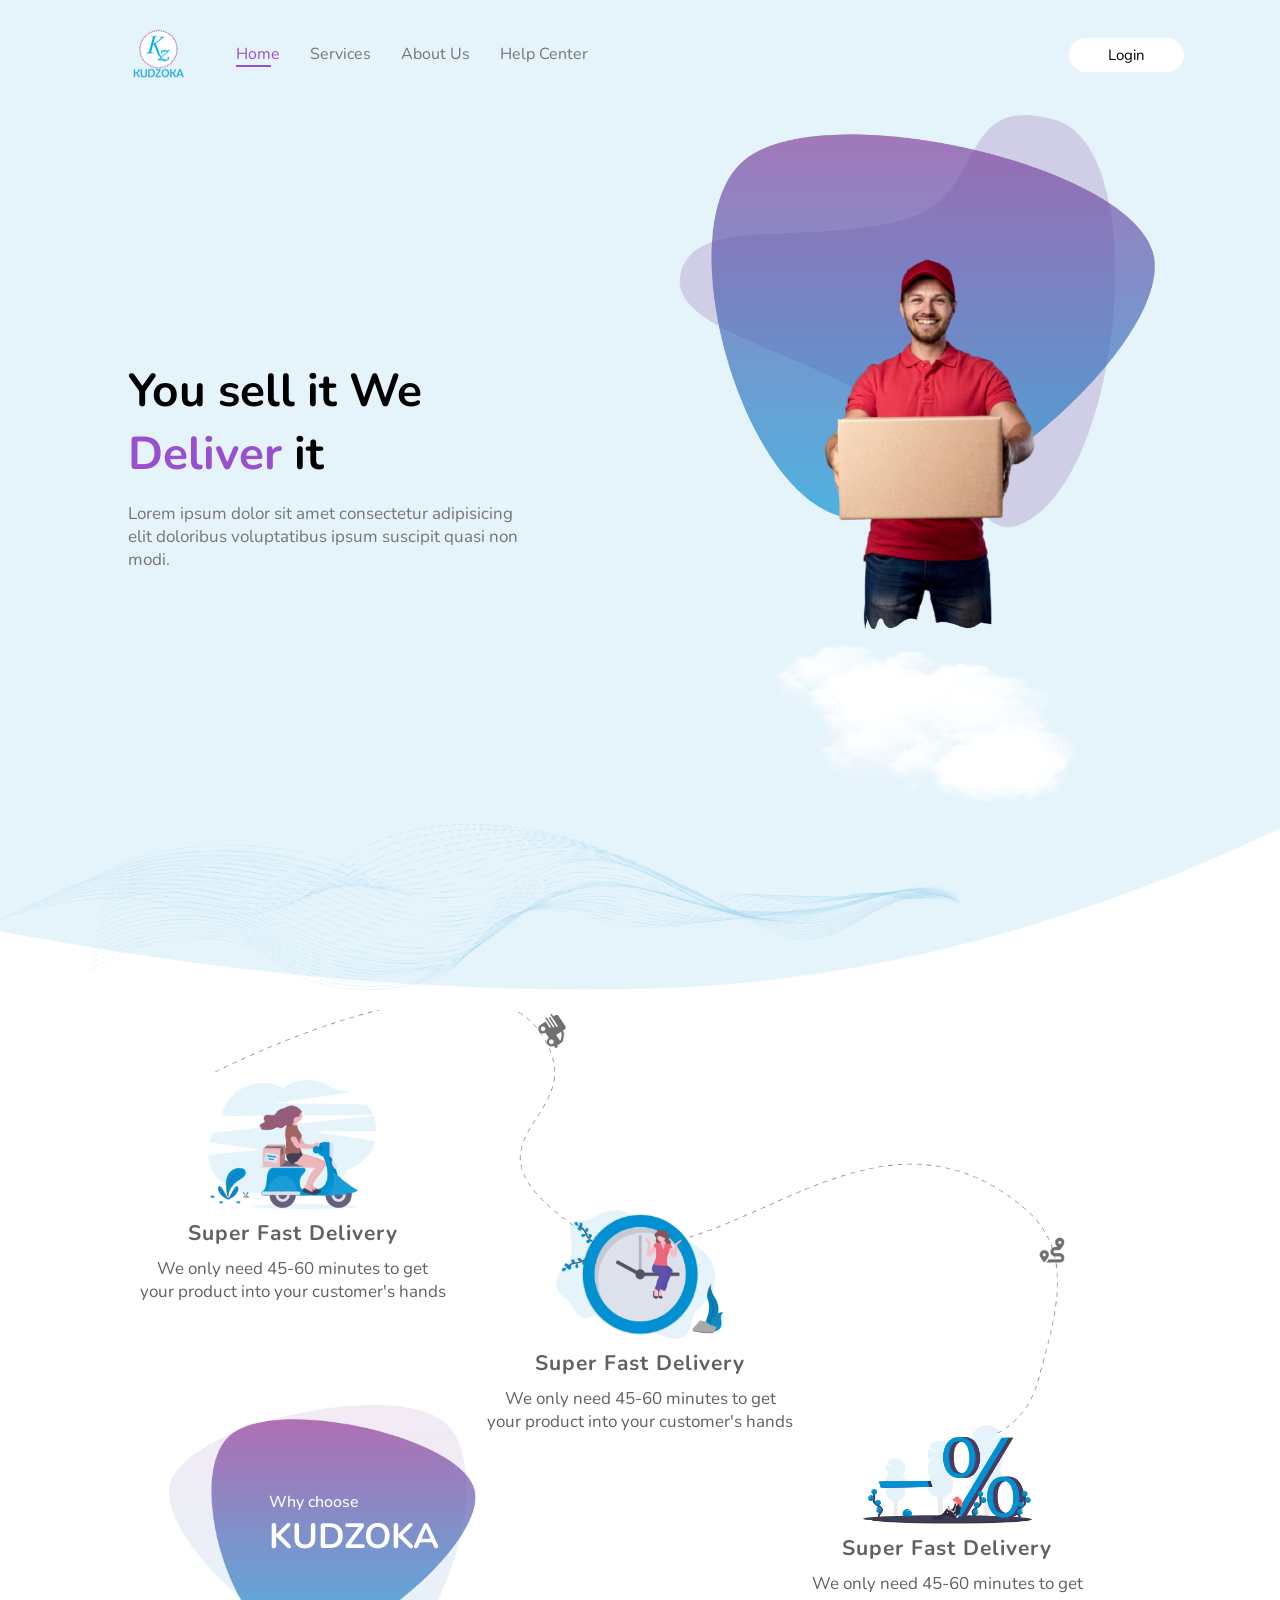
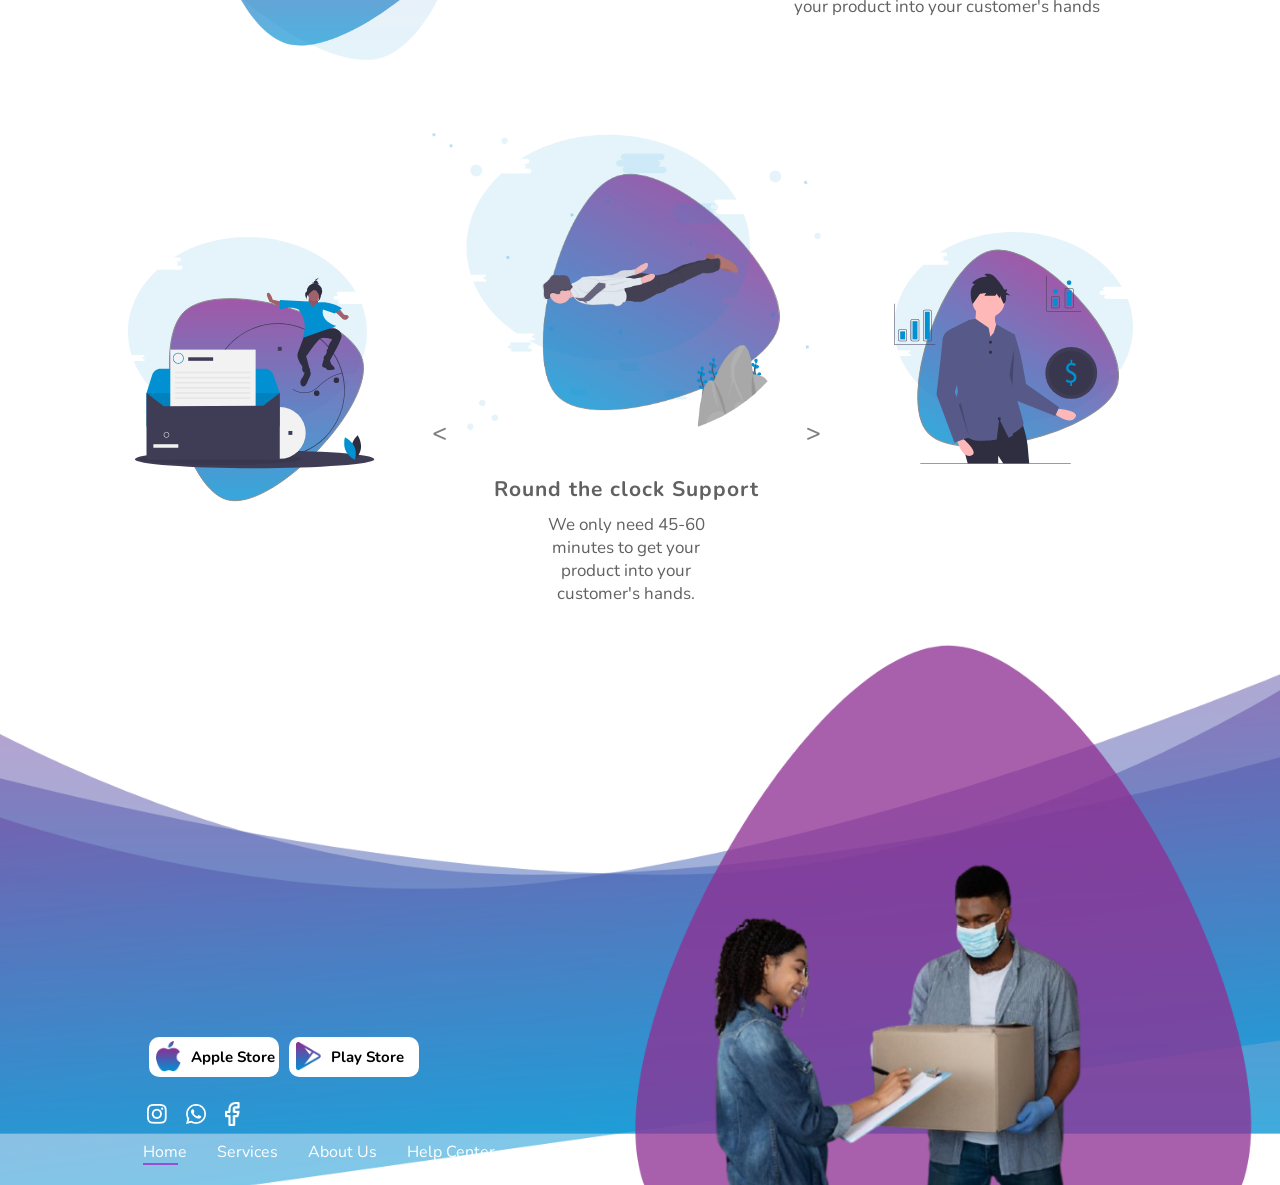
==== index.html @ 38349e66 "edit" ====
<!DOCTYPE html>
<html lang="en">

<head>
  <meta charset="UTF-8">
  <meta name="viewport" content="width=device-width, initial-scale=1.0">
  <link rel="stylesheet" href="Test.css" />
  <link href="https://fonts.googleapis.com/css2?family=Nunito:ital,wght@0,300;0,400;1,200;1,300&display=swap"
    rel="stylesheet">
  <title>Document</title>
</head>

<body>
  <header>
    <nav>
      <img src="./images/img-1.png" alt="" class="logo">
      <a href="." class="active">Home</a>
      <a href=".">Services</a>
      <a href=".">About Us</a>
      <a href=".">Help Center</a>
    </nav>
    <button>Login</button>
  </header>
  <div class="HomeC">
    <div class="Home">
      <div class="Home-1">
        <h1>You sell it We <span>Deliver</span> it</h1>
        <p>Lorem ipsum dolor sit amet consectetur adipisicing elit
          doloribus voluptatibus ipsum suscipit quasi non modi.</p>
      </div>
      <img src="./images/Mask Group 1.png" alt="" class="deliver">
      <img src="./images/clouds.png" alt="" class="clouds">
    </div>
    <img src="./images/landing_bg.png" alt="" class="landing_bg">
    <img src="./images/waves.png" alt="" class="waves">
  </div>
  <div class="ServicesC">
    <div class="Services">
      <div class="imageS1">
        <img src="./images/Group 140.png" alt="">
        <h3>Super Fast Delivery</h3>
        <p>We only need 45-60 minutes to get your product into your customer's hands</p>
      </div>
      <div class="imageS2">
        <img src="./images/Group 152.png" alt="">
        <h3>Super Fast Delivery</h3>
        <p>We only need 45-60 minutes to get your product into your customer's hands</p>
      </div>
      <div class="imageS3">
        <img src="./images/Group 1020.png" alt="">
        <h3>Super Fast Delivery</h3>
        <p>We only need 45-60 minutes to get your product into your customer's hands</p>
      </div>
      <div class="Why">
        <img src="./images/why_kudzoka_bg.png" alt="">
        <h4>Why choose</h4>
        <h2>KUDZOKA</h2>
      </div>
    </div>
  </div>
  <div class="AboutC">
    <div class="About">
      <img src="./images/Group 1006.png" alt="">
      <div class="CenterImg">
        <img src="./images/Group 1007.png" alt="">
        <h3>Round the clock Support</h3>
        <p>We only need 45-60 minutes to get your product into your customer's hands.</p>
        <span class="span-1">> </span>
        <span class="span-2">< </span>
      </div>
      <img src="./images/Group 1008.png" alt="">
    </div>
  </div>
  <footer>
    <div class="footerC">
      <div class="SocialM">
        <div class="Store">
          <div class="StoreImg">
            <img src="./images/apple.png" alt="">
            <h4>Apple Store</h4>
          </div>
          <div class="StoreImg">
            <img src="./images/play-store.png" alt="">
            <h4>Play Store</h4>
          </div>
        </div>
        <div class="SocialMImg">
          <img src="./images/Icon awesome-instagram.png" alt="">
          <img src="./images/Icon simple-whatsapp.png" alt="">
          <img src="./images//Icon feather-facebook.png" alt="" class="facebook">
        </div>
        <nav>
          <a href="." class="active">Home</a>
          <a href=".">Services</a>
          <a href=".">About Us</a>
          <a href=".">Help Center</a>
        </nav>
      </div>
      <img src="./images/img-2.png" alt="">
    </div>
  </footer>
</body>

</html>
---- Test.css ----
* {
  margin: 0px;
  padding: 0px;
  font-family: nunito;
  scroll-behavior: smooth;
}

body {
  display: flex;
  flex-direction: column;
  align-items: center;
}

/* Header */

header {
  position: fixed;
  top: 0px;
  width: 85%;
  height: 110px;
  display: flex;
  flex-direction: row;
  justify-content: space-between;
  align-items: center;
  box-sizing: border-box;
  background-color: transparent;
  z-index: 5;
}

nav {
  display: flex;
  flex-direction: row;
  justify-content: center;
  align-items: center;
}

.logo {
  width: 125px;
}

nav a {
  text-decoration: none;
  color: rgb(118, 117, 117);
  margin: 0px 15px;
}

nav a::after {
  content: '';
  width: 0;
  height: 2px;
  background: rgb(154, 79, 208);
  display: block;
  transition: 0.2s linear;
}

nav a:hover::after {
  width: 80%;
}

.active,
nav a:hover {
  color: rgb(154, 79, 208);
}

.active::after {
  width: 80%;
}

header button {
  width: 115px;
  height: 34px;
  background-color: white;
  border: none;
  border-radius: 20px;
  font-size: 15px;
  transition: all 0.2s;
}

header button:hover {
  background-color: rgb(154, 79, 208);
  color: white;
}

/* Home */

.HomeC {
  position: relative;
  width: 100%;
  height: 110vh;
  background-image: url('./images/blue_bg.png');
  background-position: center;
  background-size: cover;
  background-repeat: no-repeat;
  display: flex;
  justify-content: center;
  align-items: center;
}

.Home {
  position: relative;
  width: 80%;
  height: 110vh;
  display: flex;
  justify-content: space-between;
  align-items: center;
}

.Home-1 {
  display: flex;
  flex-direction: column;
  width: 40%;
  transform: translateY(-30px);
}

.Home-1 h1 {
  font-size: 46px;
  margin-bottom: 17px;
}

.Home-1 h1 span {
  color: rgb(154, 79, 208);
}

.Home-1 p {
  font-size: 17px;
  color: rgb(118, 117, 117);
}

.waves {
  position: absolute;
  width: 75%;
  bottom: 0px;
  left: 0px;
}

.deliver {
  width: 24%;
  margin-right: 10%;
  transform: translateY(-50px);
}

.clouds {
  position: absolute;
  width: 30%;
  right: 7%;
  top: 65%;
}

.landing_bg {
  position: absolute;
  width: 45%;
  top: 4%;
  right: 3%;
  z-index: -1;
}

/* Services */

.ServicesC {
  width: 100%;
  padding: 100px 0px;
  margin-top: -80px;
  margin-bottom: 200px;
  display: flex;
  justify-content: center;
}

.Services {
  position: relative;
  width: 80%;
  padding: 100px 0px;
  display: flex;
  justify-content: center;
  background-image: url('./images/second_section_.png');
  background-position: center;
  background-size: 850px;
  background-repeat: no-repeat;
}

.imageS1,
.imageS2,
.imageS3 {
  width: 30%;
  display: flex;
  flex-direction: column;
  justify-content: center;
  align-items: center;
  text-align: center;
}

.imageS1 {
  transform: translate(-40px, -30px);
}

.imageS2 {
  transform: translateY(100px);
}

.imageS3 {
  transform: translateY(300px);
}

.Services img {
  width: 55%;
}

.Services h3 {
  font-size: 21px;
  letter-spacing: 1px;
  color: rgb(97, 97, 97);
  margin: 10px 0px;
}

.Services p {
  font-size: 17px;
  color: rgb(97, 97, 97);
}

.Why {
  position: absolute;
  left: 4%;
  bottom: -250px;
  width: 30%;
  height: 300px;
  display: flex;
  flex-direction: column;
  justify-content: center;
  align-items: center;
}

.Why img {
  position: absolute;
  width: 100%;
  z-index: -1;
}

.Why h4 {
  color: white;
  width: 35%;
  margin-top: -15px;
  font-weight: 500;
}

.Why h2 {
  color: white;
  width: 35%;
  font-size: 35px;
}

/* About */

.AboutC {
  width: 100%;
  display: flex;
  justify-content: center;
  align-items: center;
}

.About {
  width: 80%;
  display: flex;
  flex-direction: row;
  justify-content: space-between;
  align-items: center;
}

.CenterImg {
  position: relative;
  width: 38%;
  display: flex;
  flex-direction: column;
  justify-content: center;
  align-items: center;
  text-align: center;
}

.CenterImg img {
  width: 100%;
}

.CenterImg h3 {
  font-size: 21px;
  letter-spacing: 1px;
  color: rgb(97, 97, 97);
  margin-bottom: 10px;
}

.CenterImg p {
  font-size: 17px;
  width: 50%;
  color: rgb(97, 97, 97);
}

.CenterImg .span-1 {
  position: absolute;
  top: 60%;
  right: 0px;
  font-size: 25px;
  font-weight: 600;
  color: gray;
}

.CenterImg .span-2 {
  position: absolute;
  top: 60%;
  left: 0px;
  font-size: 25px;
  font-weight: 600;
  color: gray;
}

footer {
  width: 100%;
  height: 80vh;
  display: flex;
  flex-direction: row;
  justify-content: center;
  align-items: end;
  margin-top: -140px;
  background-image: url('./images/Group 1131.png');
  background-position: top;
  background-size: 1800px;
  background-repeat: no-repeat;
}

.footerC {
  width: 80%;
  height: 80vh;
  display: flex;
  flex-direction: row;
  justify-content: space-between;
  align-items: end;
}

footer img {
  width: 50%;
  margin-left: 5%;
}

.SocialM {
  display: flex;
  flex-direction: column;
  justify-content: center;
  align-items: center;
  padding: 20px 0px;
}

.SocialM nav a {
  color: white;
}

.SocialMImg {
  width: 100%;
  display: flex;
  flex-direction: row;
  justify-content: start;
  align-items: center;
  margin: 15px 0px;
}

.SocialMImg img {
  width: 20px;
  cursor: pointer;
}

.SocialMImg .facebook {
  width: 15px;
}



.Store {
  width: 340px;
  display: flex;
  flex-direction: row;
  justify-content: start;
  margin: 10px 0px;
}

.StoreImg {
  width: 130px;
  margin-right: 10px;
  height: 40px;
  display: flex;
  flex-direction: row;
  align-items: center;
  background-color: white;
  border-radius: 10px;
  cursor: pointer;
}

.StoreImg h4 {
  font-size: 15px;
  margin-left: 10px;
}

.StoreImg img {
  width: 25px;
}

@media(min-width:1670px) {
  footer {
    background-size: 2300px;
  }

  .SocialM {
    padding: 50px 0px;
  }
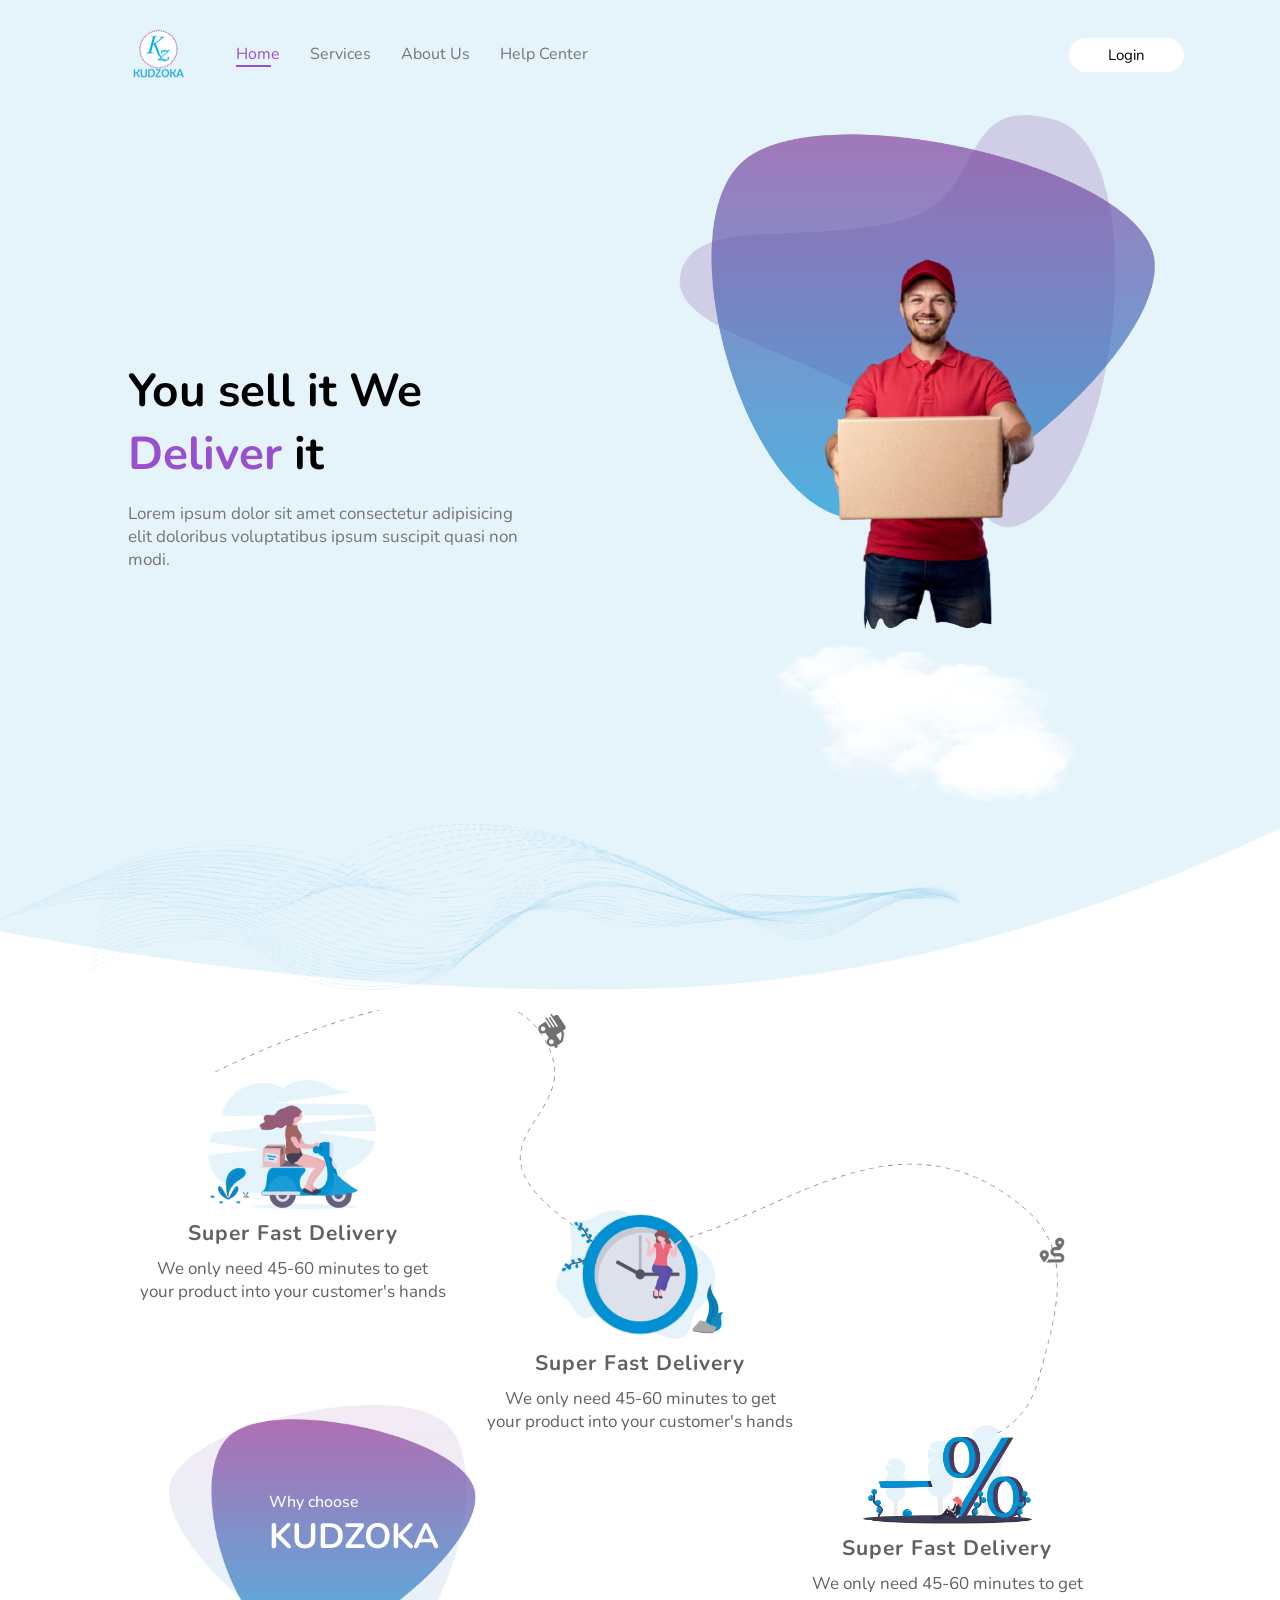
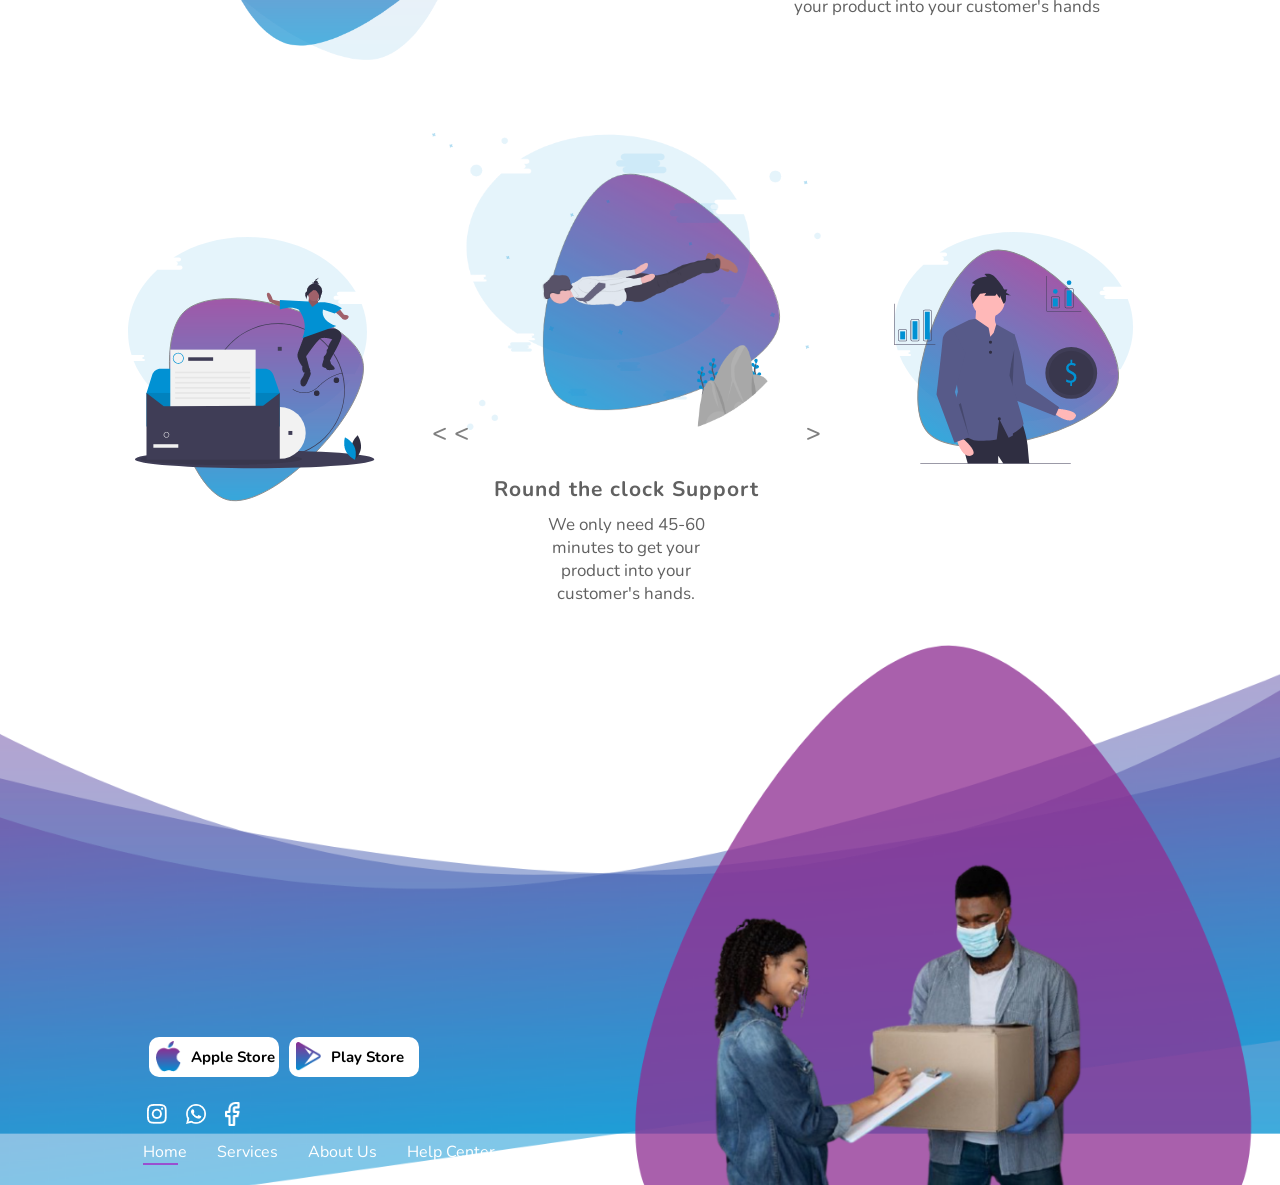
==== commit 3255b7dd: "edit" ====
--- a/index.html
+++ b/index.html
@@ -66,7 +66,8 @@
         <h3>Round the clock Support</h3>
         <p>We only need 45-60 minutes to get your product into your customer's hands.</p>
         <span class="span-1">> </span>
-        <span class="span-2">< </span>
+        <span class="span-2"><
+          < </span>
       </div>
       <img src="./images/Group 1008.png" alt="">
     </div>
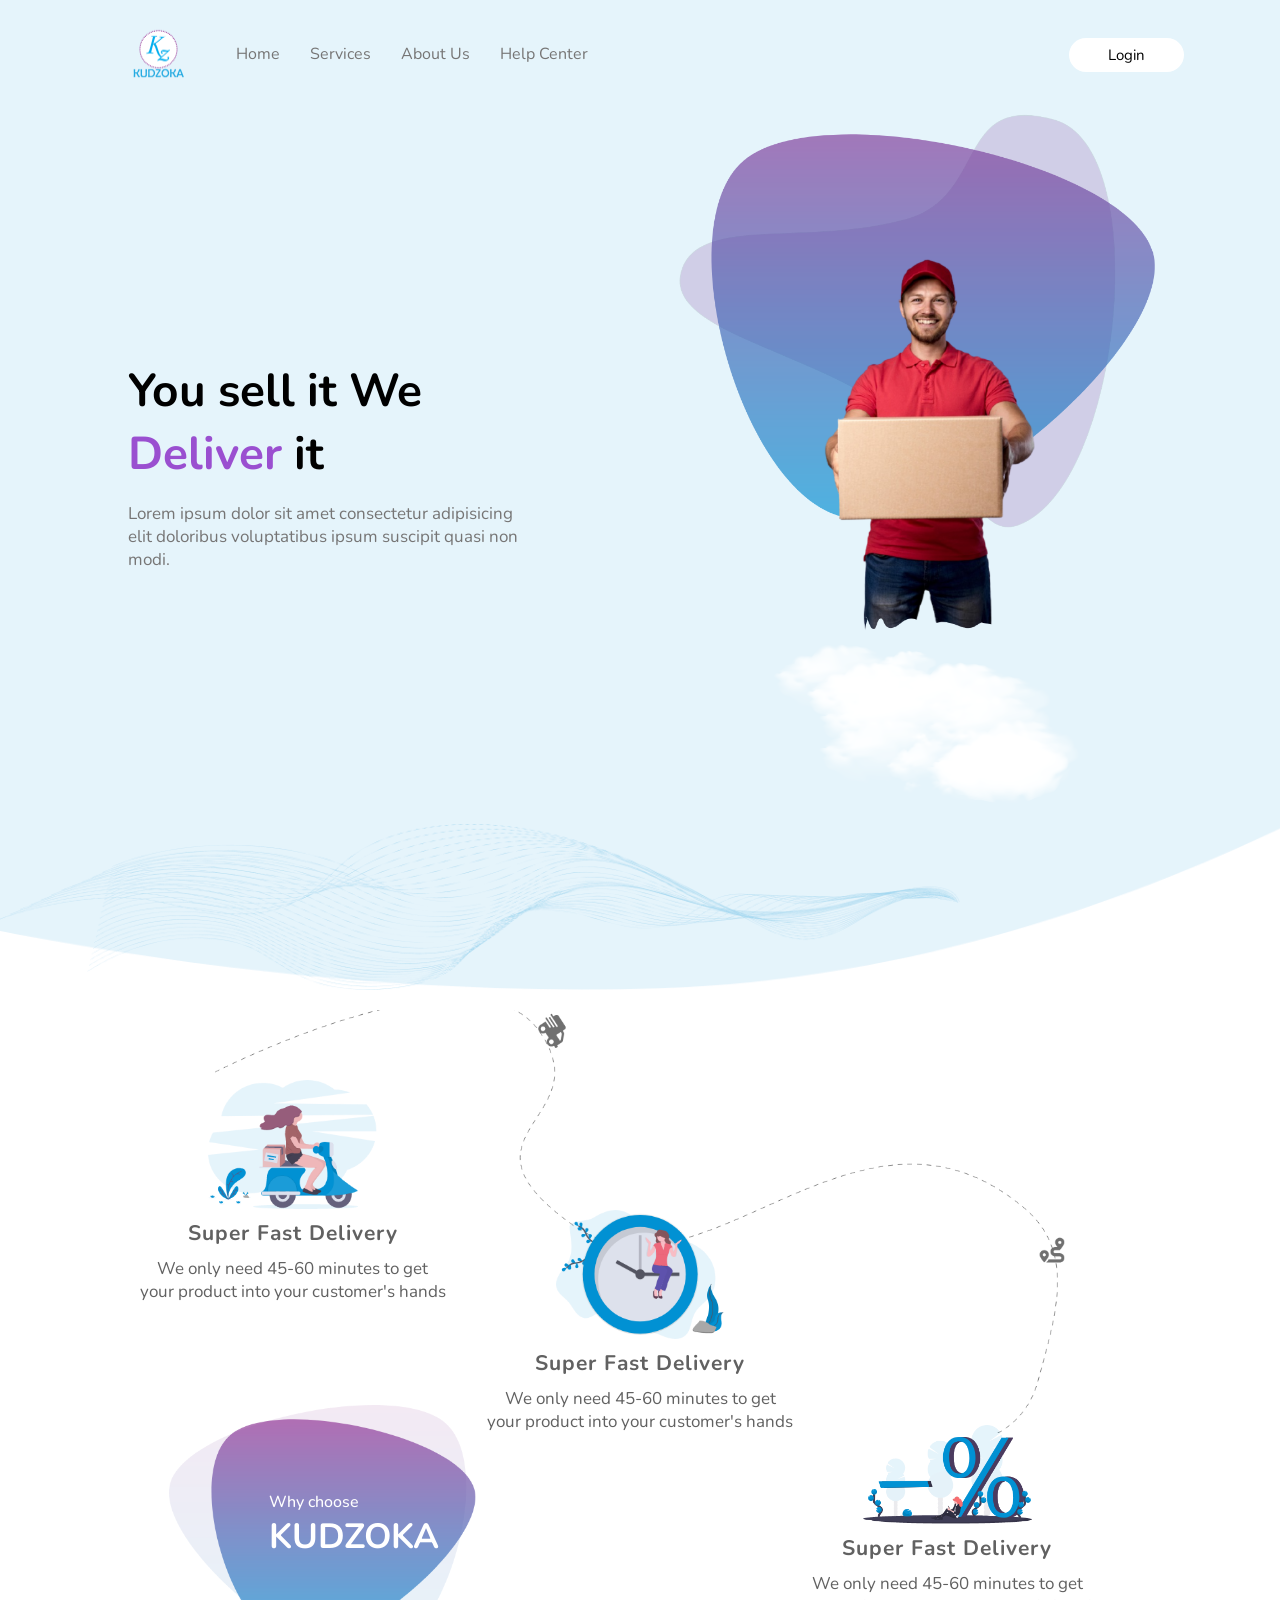
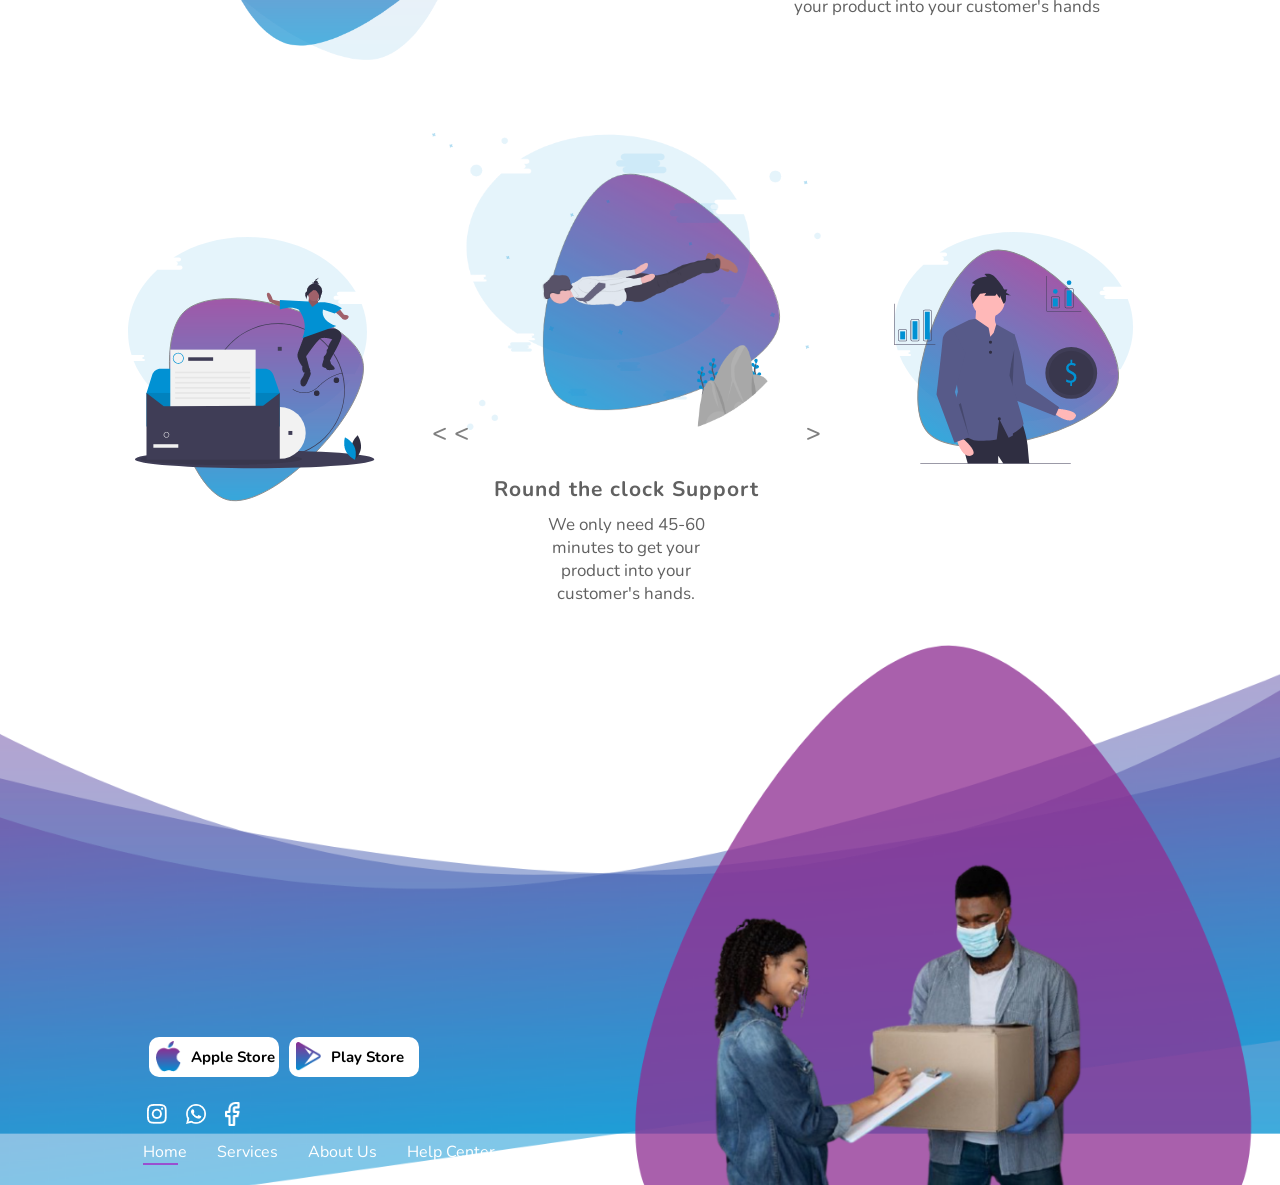
==== commit db45f912: "edit" ====
--- a/index.html
+++ b/index.html
@@ -4,7 +4,7 @@
 <head>
   <meta charset="UTF-8">
   <meta name="viewport" content="width=device-width, initial-scale=1.0">
-  <link rel="stylesheet" href="Test.css" />
+  <link rel="stylesheet" href="index.css" />
   <link href="https://fonts.googleapis.com/css2?family=Nunito:ital,wght@0,300;0,400;1,200;1,300&display=swap"
     rel="stylesheet">
   <title>Document</title>
@@ -14,7 +14,7 @@
   <header>
     <nav>
       <img src="./images/img-1.png" alt="" class="logo">
-      <a href="." class="active">Home</a>
+      <a href=".">Home</a>
       <a href=".">Services</a>
       <a href=".">About Us</a>
       <a href=".">Help Center</a>
@@ -66,8 +66,8 @@
         <h3>Round the clock Support</h3>
         <p>We only need 45-60 minutes to get your product into your customer's hands.</p>
         <span class="span-1">> </span>
-        <span class="span-2"><
-          < </span>
+        <span class="span-2">
+          < < </span>
       </div>
       <img src="./images/Group 1008.png" alt="">
     </div>
--- a/index.css
+++ b/index.css
@@ -0,0 +1,408 @@
+* {
+  margin: 0px;
+  padding: 0px;
+  font-family: nunito;
+  scroll-behavior: smooth;
+}
+
+body {
+  display: flex;
+  flex-direction: column;
+  align-items: center;
+}
+
+/* Header */
+
+header {
+  position: fixed;
+  top: 0px;
+  width: 85%;
+  height: 110px;
+  display: flex;
+  flex-direction: row;
+  justify-content: space-between;
+  align-items: center;
+  box-sizing: border-box;
+  background-color: transparent;
+  z-index: 5;
+}
+
+nav {
+  display: flex;
+  flex-direction: row;
+  justify-content: center;
+  align-items: center;
+}
+
+.logo {
+  width: 125px;
+}
+
+nav a {
+  text-decoration: none;
+  color: rgb(118, 117, 117);
+  margin: 0px 15px;
+}
+
+nav a::after {
+  content: '';
+  width: 0;
+  height: 2px;
+  background: rgb(154, 79, 208);
+  display: block;
+  transition: 0.2s linear;
+}
+
+nav a:hover::after {
+  width: 80%;
+}
+
+.active,
+nav a:hover {
+  color: rgb(154, 79, 208);
+}
+
+.active::after {
+  width: 80%;
+}
+
+header button {
+  width: 115px;
+  height: 34px;
+  background-color: white;
+  border: none;
+  border-radius: 20px;
+  font-size: 15px;
+  transition: all 0.2s;
+}
+
+header button:hover {
+  background-color: rgb(154, 79, 208);
+  color: white;
+}
+
+/* Home */
+
+.HomeC {
+  position: relative;
+  width: 100%;
+  height: 110vh;
+  background-image: url('./images/blue_bg.png');
+  background-position: center;
+  background-size: cover;
+  background-repeat: no-repeat;
+  display: flex;
+  justify-content: center;
+  align-items: center;
+}
+
+.Home {
+  position: relative;
+  width: 80%;
+  height: 110vh;
+  display: flex;
+  justify-content: space-between;
+  align-items: center;
+}
+
+.Home-1 {
+  display: flex;
+  flex-direction: column;
+  width: 40%;
+  transform: translateY(-30px);
+}
+
+.Home-1 h1 {
+  font-size: 46px;
+  margin-bottom: 17px;
+}
+
+.Home-1 h1 span {
+  color: rgb(154, 79, 208);
+}
+
+.Home-1 p {
+  font-size: 17px;
+  color: rgb(118, 117, 117);
+}
+
+.waves {
+  position: absolute;
+  width: 75%;
+  bottom: 0px;
+  left: 0px;
+}
+
+.deliver {
+  width: 24%;
+  margin-right: 10%;
+  transform: translateY(-50px);
+}
+
+.clouds {
+  position: absolute;
+  width: 30%;
+  right: 7%;
+  top: 65%;
+}
+
+.landing_bg {
+  position: absolute;
+  width: 45%;
+  top: 4%;
+  right: 3%;
+  z-index: -1;
+}
+
+/* Services */
+
+.ServicesC {
+  width: 100%;
+  padding: 100px 0px;
+  margin-top: -80px;
+  margin-bottom: 200px;
+  display: flex;
+  justify-content: center;
+}
+
+.Services {
+  position: relative;
+  width: 80%;
+  padding: 100px 0px;
+  display: flex;
+  justify-content: center;
+  background-image: url('./images/second_section_.png');
+  background-position: center;
+  background-size: 850px;
+  background-repeat: no-repeat;
+}
+
+.imageS1,
+.imageS2,
+.imageS3 {
+  width: 30%;
+  display: flex;
+  flex-direction: column;
+  justify-content: center;
+  align-items: center;
+  text-align: center;
+}
+
+.imageS1 {
+  transform: translate(-40px, -30px);
+}
+
+.imageS2 {
+  transform: translateY(100px);
+}
+
+.imageS3 {
+  transform: translateY(300px);
+}
+
+.Services img {
+  width: 55%;
+}
+
+.Services h3 {
+  font-size: 21px;
+  letter-spacing: 1px;
+  color: rgb(97, 97, 97);
+  margin: 10px 0px;
+}
+
+.Services p {
+  font-size: 17px;
+  color: rgb(97, 97, 97);
+}
+
+.Why {
+  position: absolute;
+  left: 4%;
+  bottom: -250px;
+  width: 30%;
+  height: 300px;
+  display: flex;
+  flex-direction: column;
+  justify-content: center;
+  align-items: center;
+}
+
+.Why img {
+  position: absolute;
+  width: 100%;
+  z-index: -1;
+}
+
+.Why h4 {
+  color: white;
+  width: 35%;
+  margin-top: -15px;
+  font-weight: 500;
+}
+
+.Why h2 {
+  color: white;
+  width: 35%;
+  font-size: 35px;
+}
+
+/* About */
+
+.AboutC {
+  width: 100%;
+  display: flex;
+  justify-content: center;
+  align-items: center;
+}
+
+.About {
+  width: 80%;
+  display: flex;
+  flex-direction: row;
+  justify-content: space-between;
+  align-items: center;
+}
+
+.CenterImg {
+  position: relative;
+  width: 38%;
+  display: flex;
+  flex-direction: column;
+  justify-content: center;
+  align-items: center;
+  text-align: center;
+}
+
+.CenterImg img {
+  width: 100%;
+}
+
+.CenterImg h3 {
+  font-size: 21px;
+  letter-spacing: 1px;
+  color: rgb(97, 97, 97);
+  margin-bottom: 10px;
+}
+
+.CenterImg p {
+  font-size: 17px;
+  width: 50%;
+  color: rgb(97, 97, 97);
+}
+
+.CenterImg .span-1 {
+  position: absolute;
+  top: 60%;
+  right: 0px;
+  font-size: 25px;
+  font-weight: 600;
+  color: gray;
+}
+
+.CenterImg .span-2 {
+  position: absolute;
+  top: 60%;
+  left: 0px;
+  font-size: 25px;
+  font-weight: 600;
+  color: gray;
+}
+
+footer {
+  width: 100%;
+  height: 80vh;
+  display: flex;
+  flex-direction: row;
+  justify-content: center;
+  align-items: end;
+  margin-top: -140px;
+  background-image: url('./images/Group 1131.png');
+  background-position: top;
+  background-size: 1800px;
+  background-repeat: no-repeat;
+}
+
+.footerC {
+  width: 80%;
+  height: 80vh;
+  display: flex;
+  flex-direction: row;
+  justify-content: space-between;
+  align-items: end;
+}
+
+footer img {
+  width: 50%;
+  margin-left: 5%;
+}
+
+.SocialM {
+  display: flex;
+  flex-direction: column;
+  justify-content: center;
+  align-items: center;
+  padding: 20px 0px;
+}
+
+.SocialM nav a {
+  color: white;
+}
+
+.SocialMImg {
+  width: 100%;
+  display: flex;
+  flex-direction: row;
+  justify-content: start;
+  align-items: center;
+  margin: 15px 0px;
+}
+
+.SocialMImg img {
+  width: 20px;
+  cursor: pointer;
+}
+
+.SocialMImg .facebook {
+  width: 15px;
+}
+
+
+
+.Store {
+  width: 340px;
+  display: flex;
+  flex-direction: row;
+  justify-content: start;
+  margin: 10px 0px;
+}
+
+.StoreImg {
+  width: 130px;
+  margin-right: 10px;
+  height: 40px;
+  display: flex;
+  flex-direction: row;
+  align-items: center;
+  background-color: white;
+  border-radius: 10px;
+  cursor: pointer;
+}
+
+.StoreImg h4 {
+  font-size: 15px;
+  margin-left: 10px;
+}
+
+.StoreImg img {
+  width: 25px;
+}
+
+@media(min-width:1670px) {
+  footer {
+    background-size: 2300px;
+  }
+
+  .SocialM {
+    padding: 50px 0px;
+  }
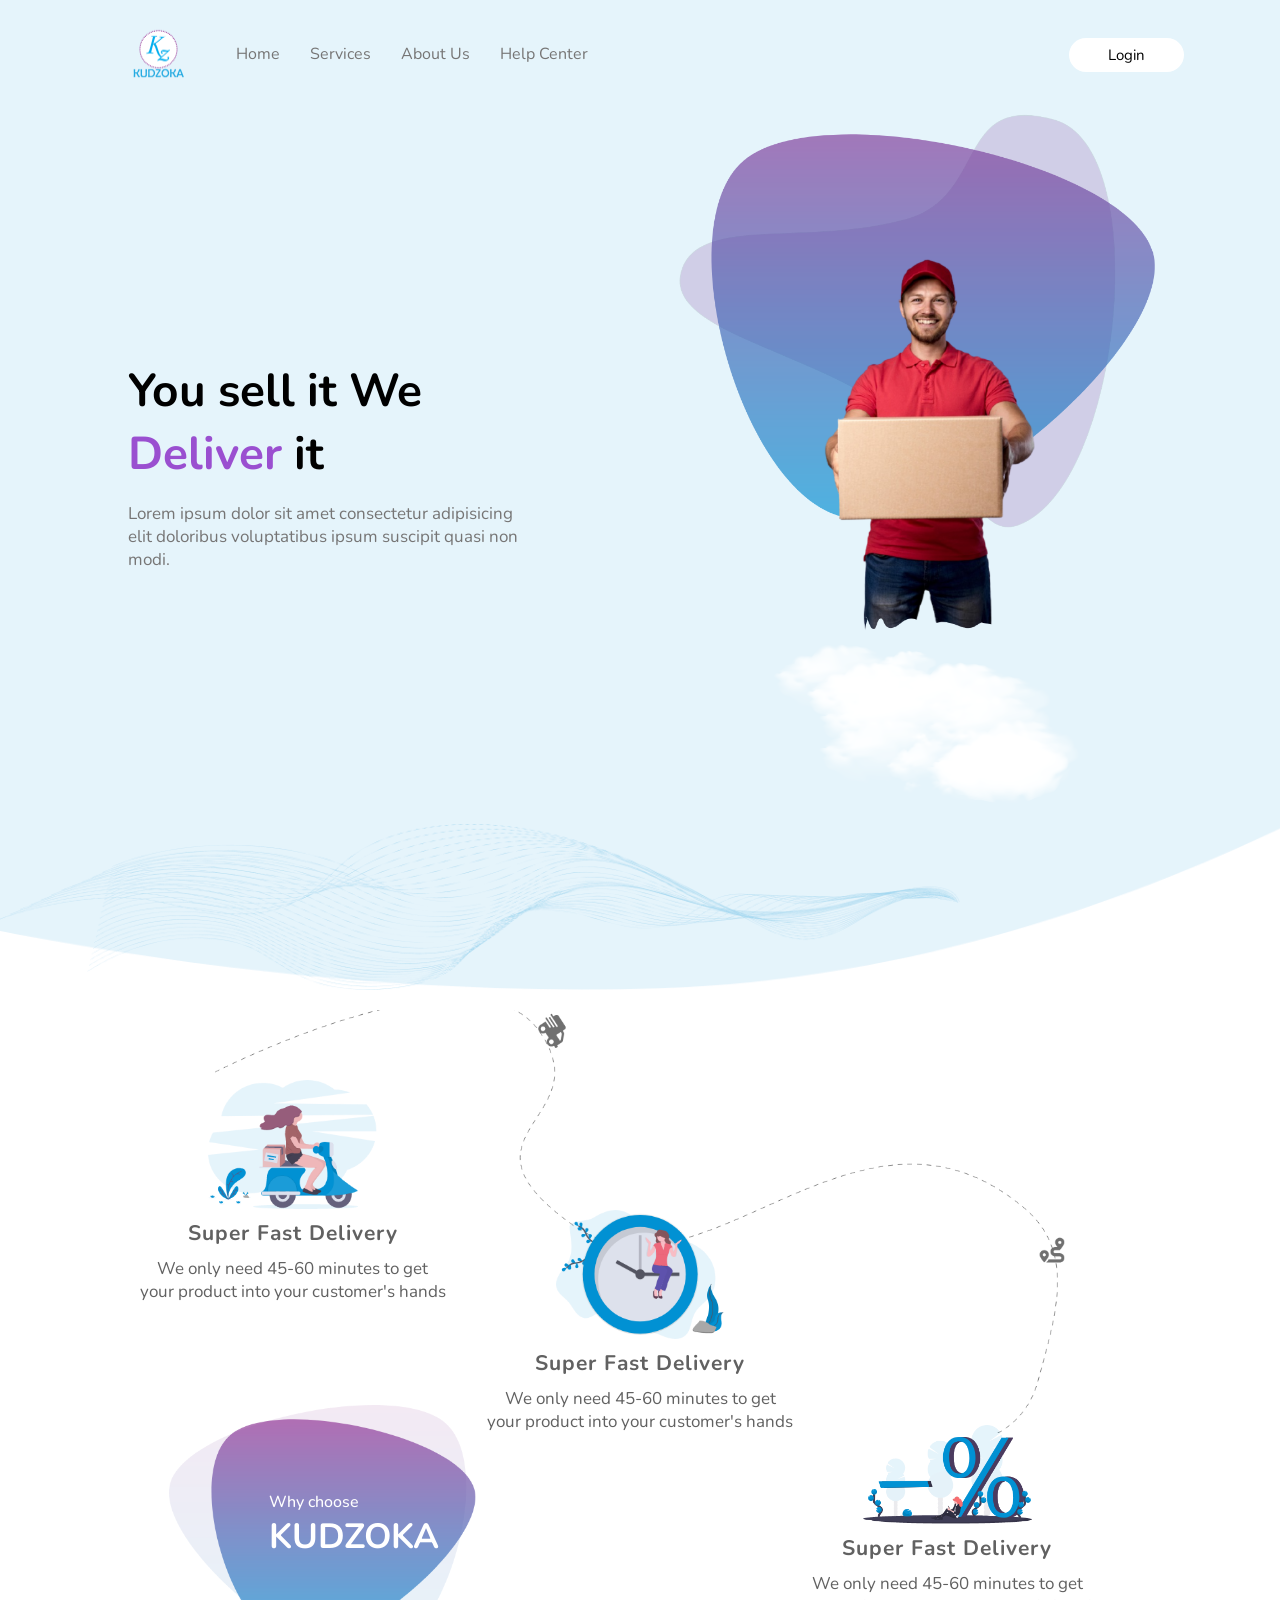
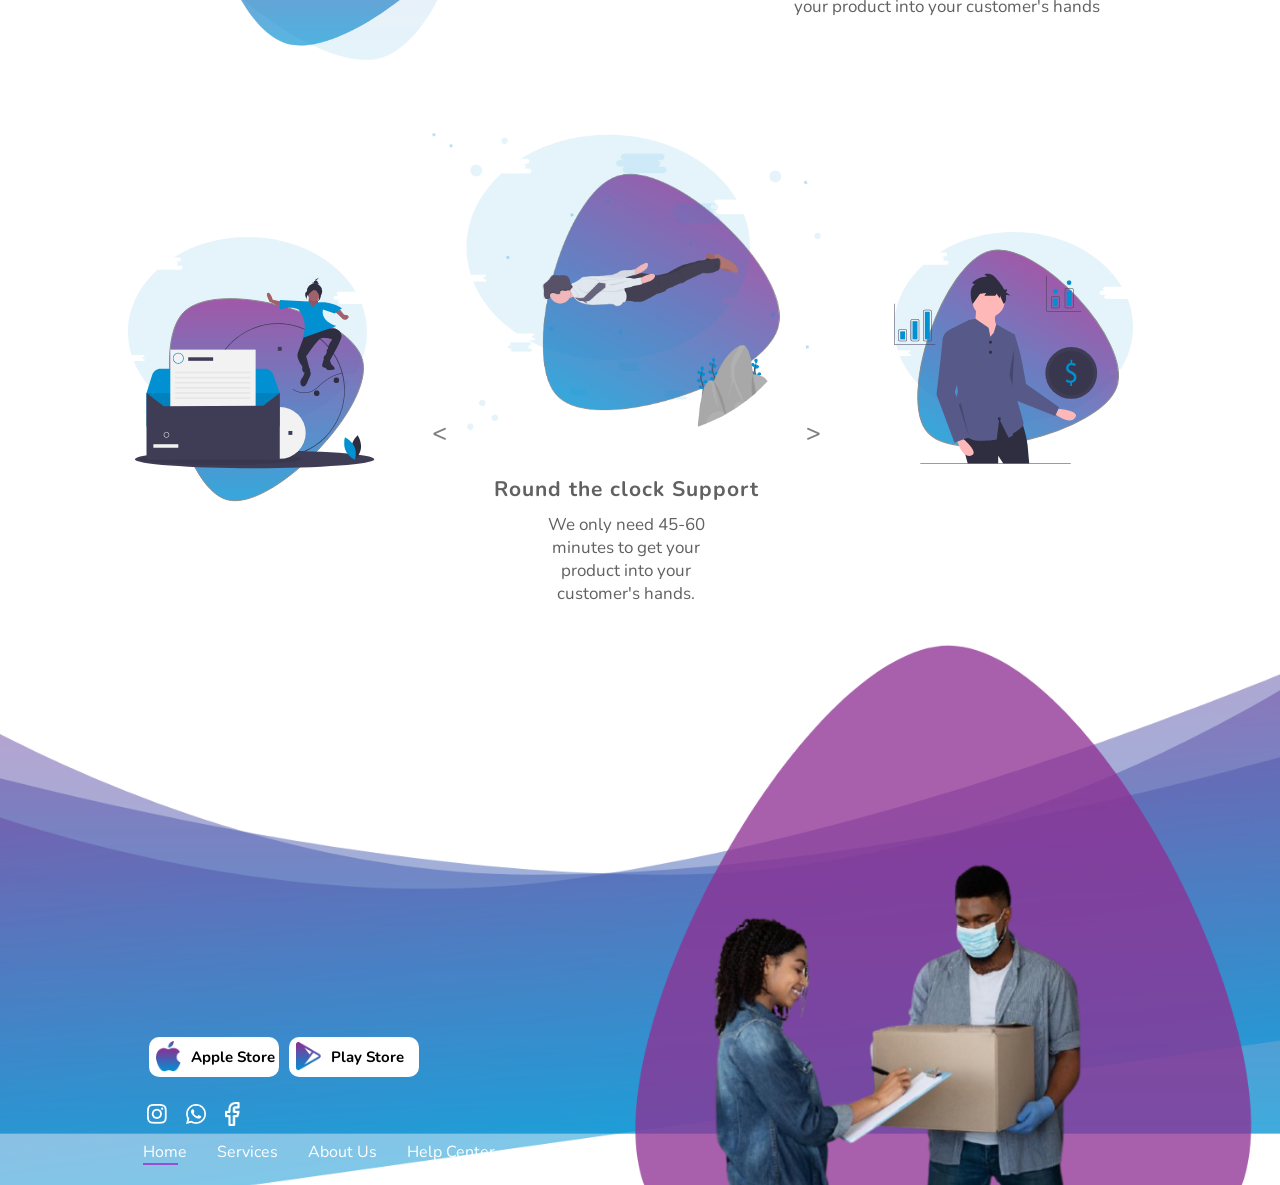
==== commit 127dbb6e: "edit" ====
--- a/index.html
+++ b/index.html
@@ -14,14 +14,14 @@
   <header>
     <nav>
       <img src="./images/img-1.png" alt="" class="logo">
-      <a href=".">Home</a>
-      <a href=".">Services</a>
-      <a href=".">About Us</a>
-      <a href=".">Help Center</a>
+      <a href="#Home">Home</a>
+      <a href="#Services">Services</a>
+      <a href="#About">About Us</a>
+      <a href="#Help">Help Center</a>
     </nav>
     <button>Login</button>
   </header>
-  <div class="HomeC">
+  <div class="HomeC" id="Home">
     <div class="Home">
       <div class="Home-1">
         <h1>You sell it We <span>Deliver</span> it</h1>
@@ -34,7 +34,7 @@
     <img src="./images/landing_bg.png" alt="" class="landing_bg">
     <img src="./images/waves.png" alt="" class="waves">
   </div>
-  <div class="ServicesC">
+  <div class="ServicesC" id="Services">
     <div class="Services">
       <div class="imageS1">
         <img src="./images/Group 140.png" alt="">
@@ -58,7 +58,7 @@
       </div>
     </div>
   </div>
-  <div class="AboutC">
+  <div class="AboutC" id="About">
     <div class="About">
       <img src="./images/Group 1006.png" alt="">
       <div class="CenterImg">
@@ -67,13 +67,13 @@
         <p>We only need 45-60 minutes to get your product into your customer's hands.</p>
         <span class="span-1">> </span>
         <span class="span-2">
-          < < </span>
+          < </span>
       </div>
       <img src="./images/Group 1008.png" alt="">
     </div>
   </div>
   <footer>
-    <div class="footerC">
+    <div class="footerC" id="Help">
       <div class="SocialM">
         <div class="Store">
           <div class="StoreImg">
